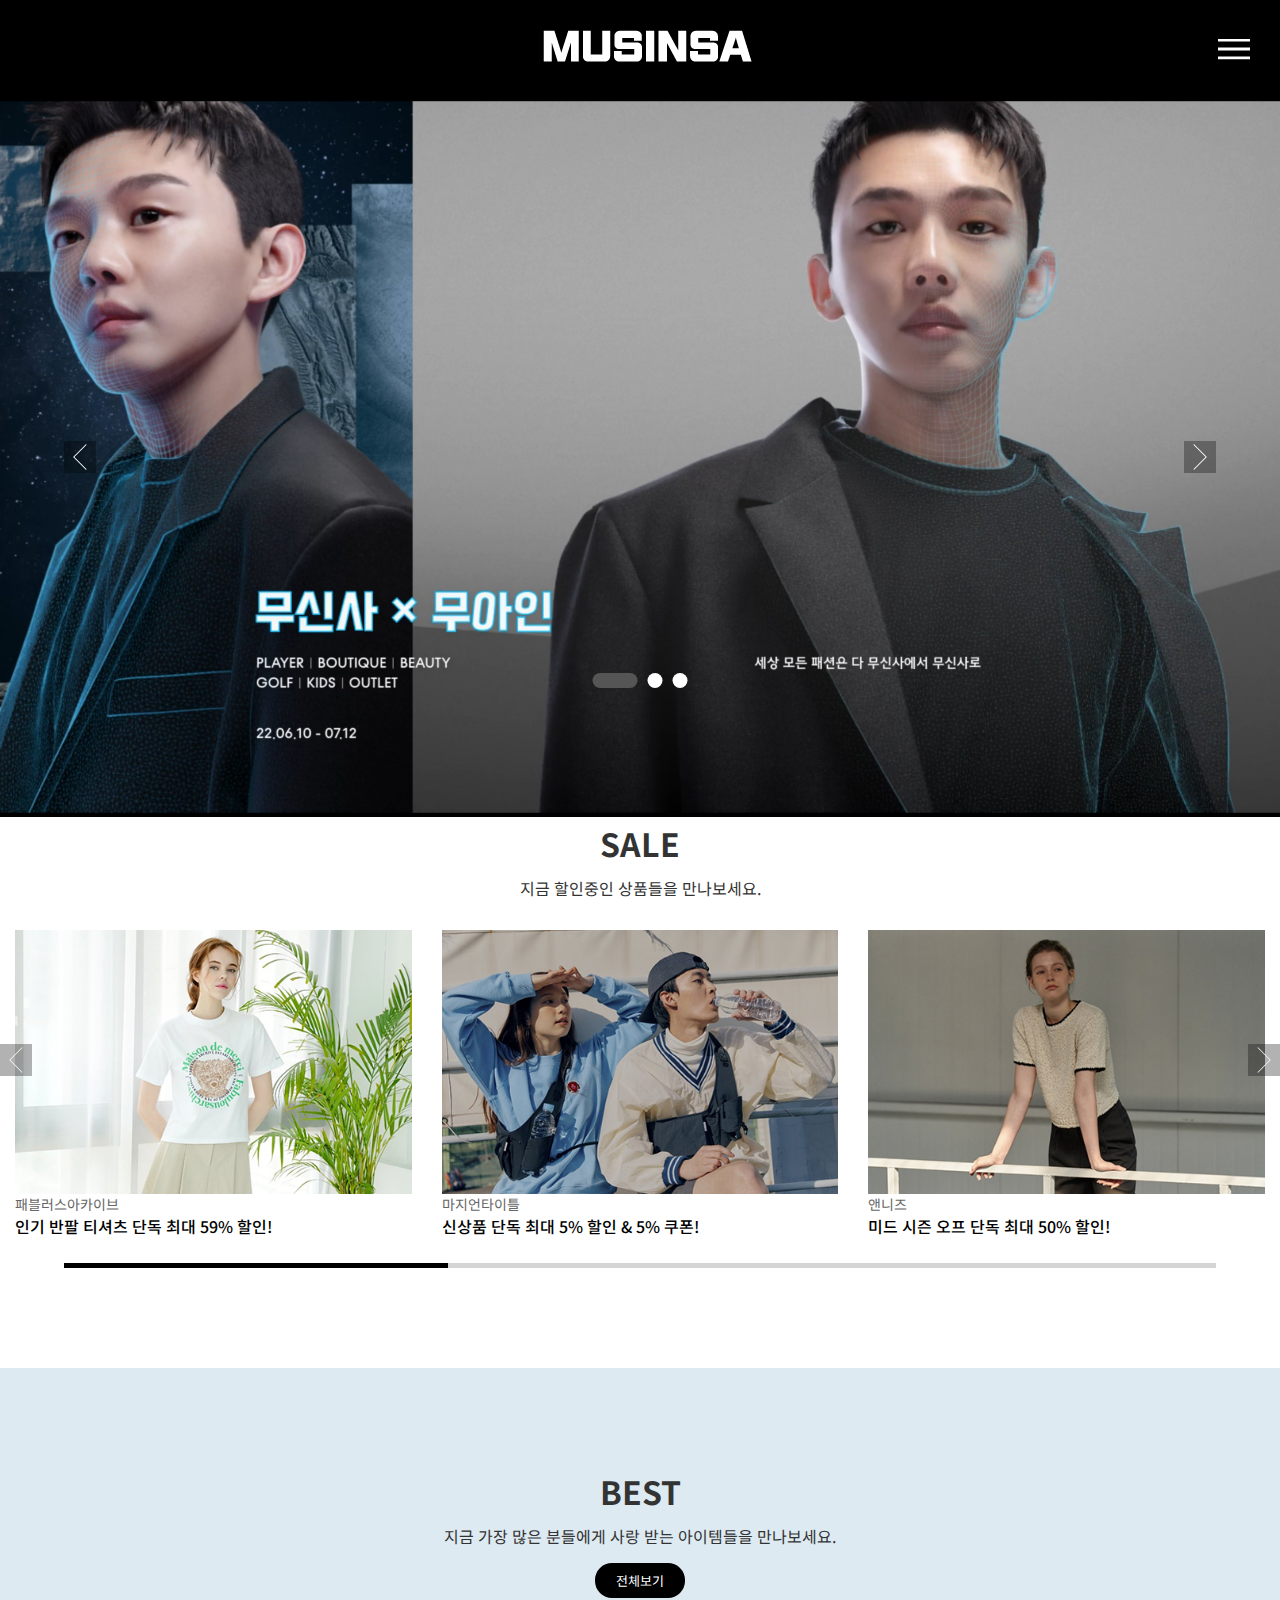
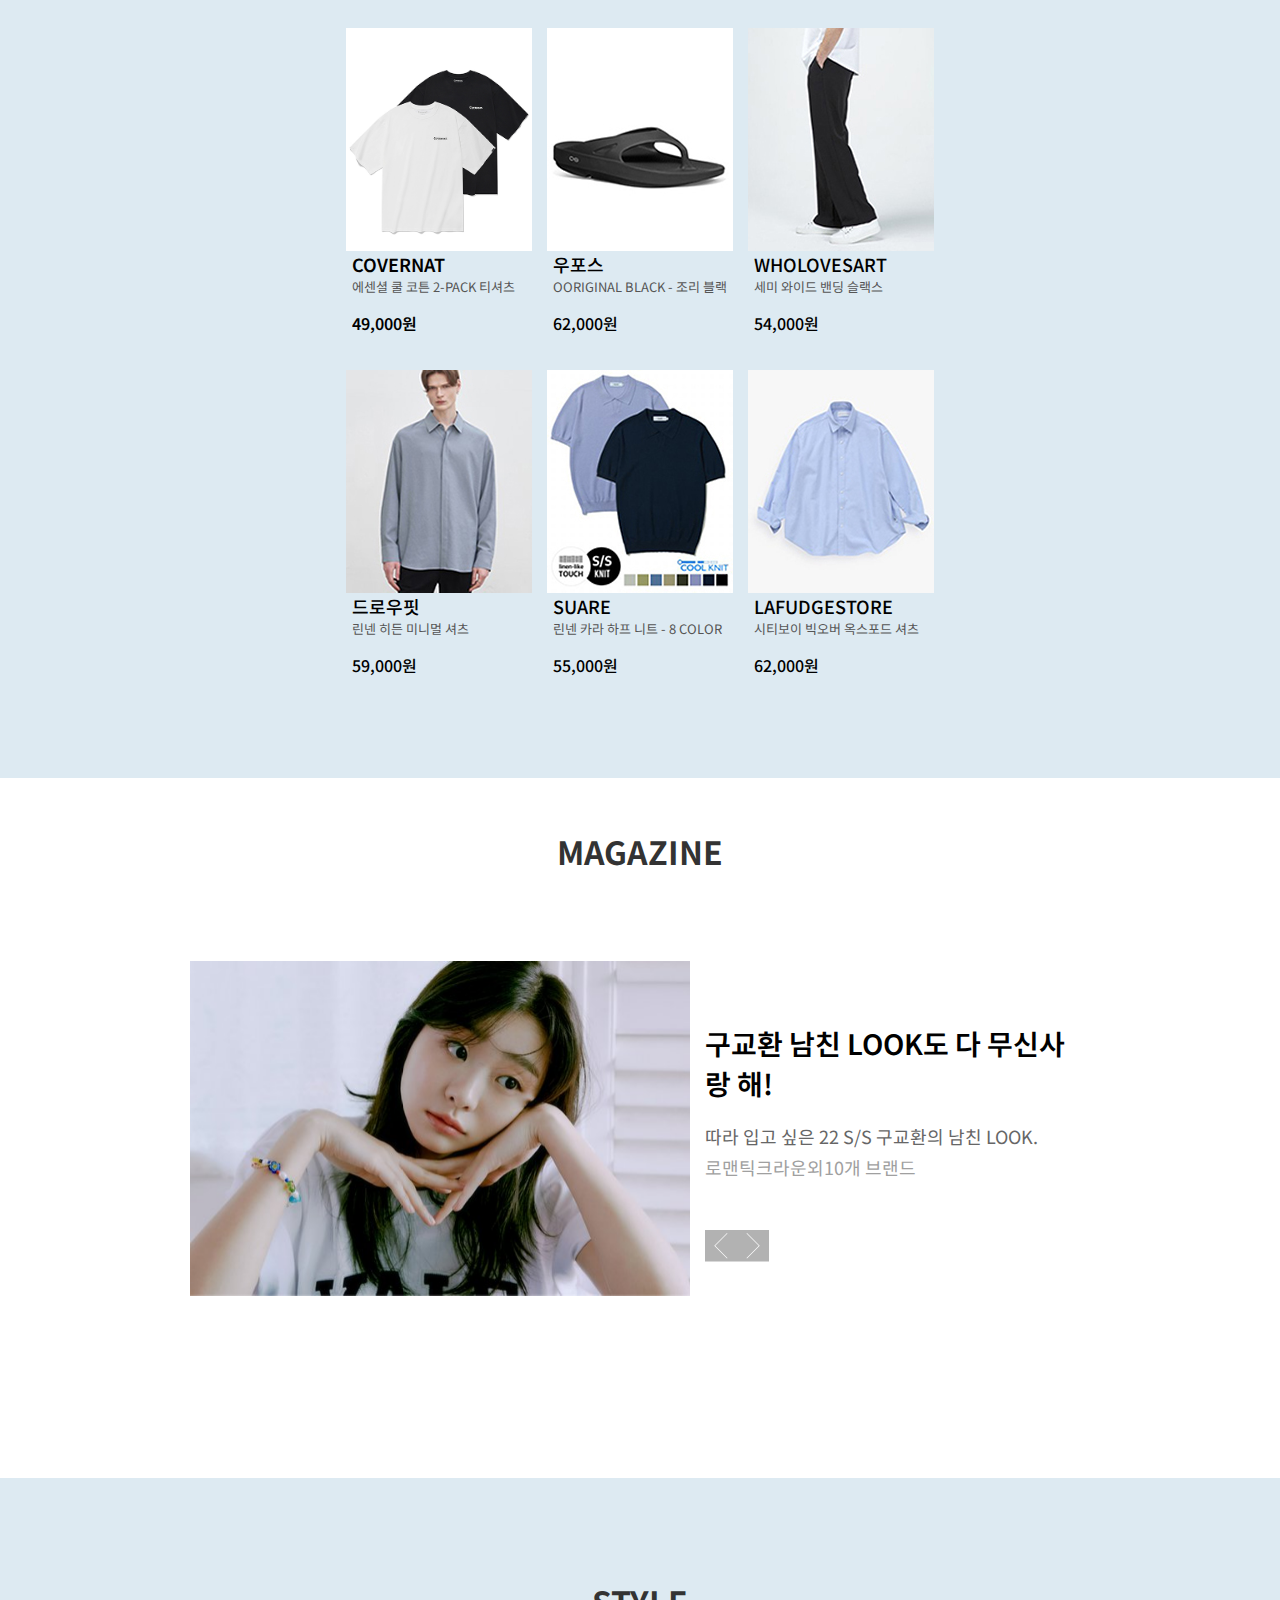
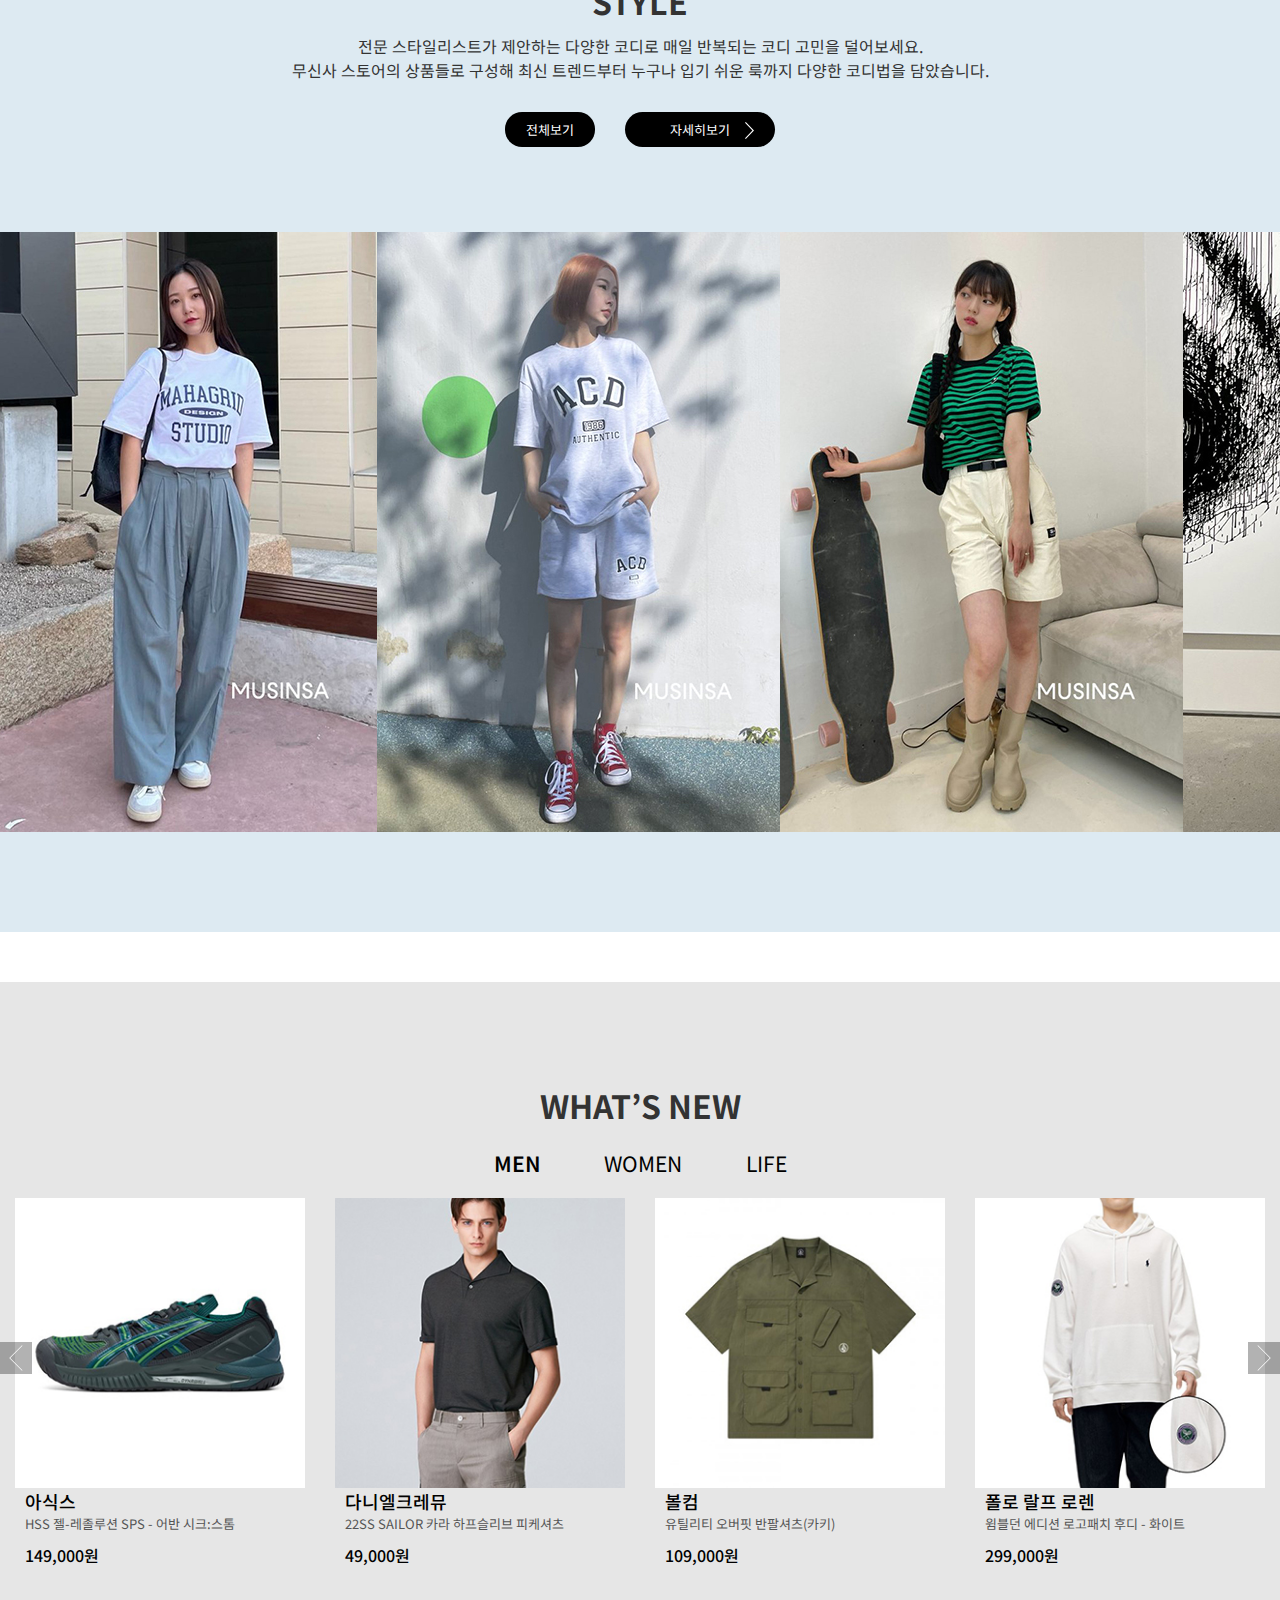
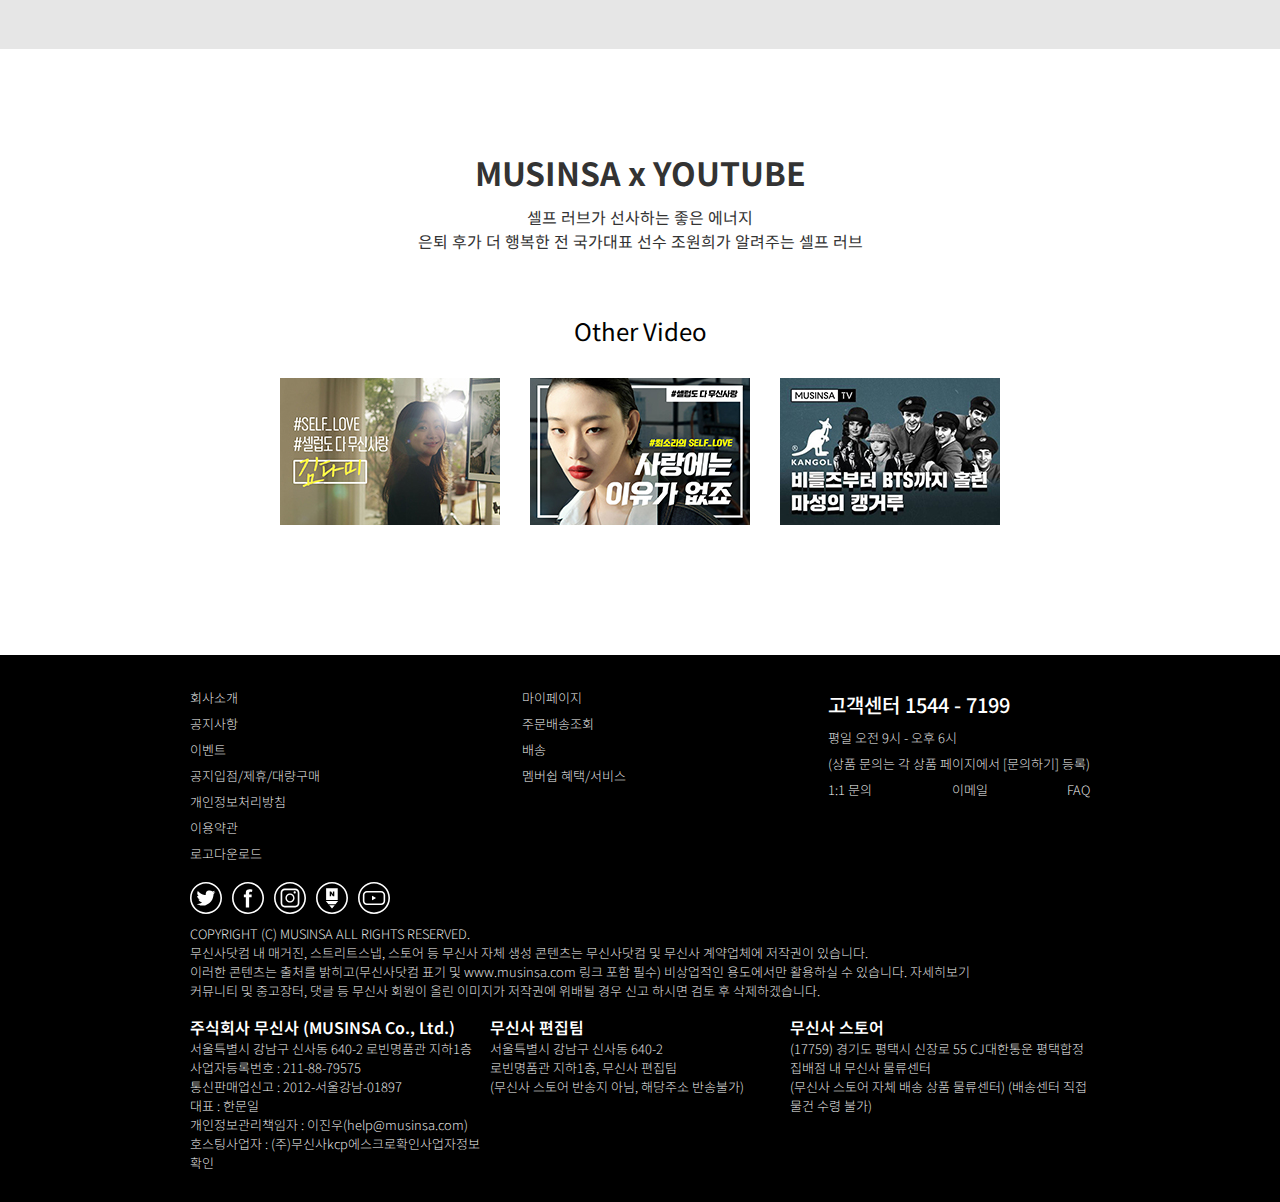
==== index.html @ 78aa46dd "Add files via upload" ====
<!DOCTYPE html>
<html lang="en">
<head>
	<meta charset="UTF-8">
	<meta http-equiv="X-UA-Compatible" content="IE=edge">
	<meta name="viewport" content="width=device-width, initial-scale=1.0">
	<title>무신사</title>
	<link rel="sortcut icon" href="images/favi.png">
	<link href="https://fonts.googleapis.com/css2?family=Noto+Sans+KR:wght@100;300;400;500;700;900&display=swap" rel="stylesheet">
	<link rel="stylesheet" href="css/common.css">
	<link rel="stylesheet" href="css/style.css">
    <link rel="stylesheet" href="css/responsive.css">
    <script src="js/jquery-3.6.0.min.js"></script>
    <script src="js/script.js"></script>
</head>
<body>
	<div class="bodyBg"></div>
	<!-- header -->
    <div class="hdr"></div>

	<!-- #mainBanner -->
	<div id="mainBanner">
		<ul class="banner">
			<li><a href="#void"><img src="images/001_mainvideo/001.jpg" alt="banner1"></a></li>
			<li><a href="#void"><img src="images/001_mainvideo/002.jpg" alt="banner2"></a></li>
			<li><a href="#void"><video src="images/001_mainvideo/mainvideo.mp4" muted autoplay loop class="mainBanner"></video></a></li>
		</ul>
		<ul class="pager">
			<li class="active"><a href="#void"><span></span></a></li>
			<li><a href="#void"><span></span></a></li>
			<li><a href="#void"><span></span></a></li>
		</ul>
		<div class="arrowWrap">
			<div class="leftArrow"><a href="#void"><img src="icon/leftArrow.png" alt="leftBtn"></a></div>
			<div class="rightArrow"><a href="#void"><img src="icon/rightArrow.png" alt="rightBtn"></a></div>
		</div>
	</div>
	<!-- #container -->
	<div id="container">
		<div class="saleWrap">
			<div class="innerBox">
                <div class="titleBox">
                    <h2 class="title">SALE</h2>
                    <p>지금 할인중인 상품들을 만나보세요.</p>
                </div>
				<div class="saleBox">
					<ul>
						<li class="imgGroup1">
							<a href="preparing_page.html">
								<div class="imgBox">
									<img src="images/002_sale_Banner/sale_Banner1.jpg" alt="sale1">
									<div class="gBox"></div>
								</div>
								<div class="textBox">
									<span>패블러스아카이브</span>
									<p>인기 반팔 티셔츠 단독 최대 59% 할인!</p>
								</div>
							</a>
						</li>
						<li class="imgGroup1">
							<a href="preparing_page.html">
								<div class="imgBox">
									<img src="images/002_sale_Banner/sale_Banner2.jpg" alt="sale2">                                
									<div class="gBox"></div>
								</div>
								<div class="textBox">
									<span>마지언타이틀</span>
									<p>신상품 단독 최대 5% 할인 & 5% 쿠폰!</p>
								</div>
							</a>
						</li>
						<li class="imgGroup1">
							<a href="preparing_page.html">
								<div class="imgBox">
									<img src="images/002_sale_Banner/sale_Banner3.jpg" alt="sale3"> 
									<div class="gBox"></div>                               
								</div>
								<div class="textBox">
									<span>앤니즈</span>
									<p>미드 시즌 오프 단독 최대 50% 할인!</p>
								</div>
							</a>
						</li>
						<li class="imgGroup2">
							<a href="preparing_page.html">
								<div class="imgBox">
									<img src="images/002_sale_Banner/sale_Banner4.jpg" alt="sale4">      
									<div class="gBox"></div>                          
								</div>
								<div class="textBox">
									<span>사운즈라이프</span>
									<p>신상품 발매 | 단독 최대 10% 할인</p>
								</div>
							</a>
						</li>
						<li class="imgGroup2">
							<a href="preparing_page.html">
								<div class="imgBox">
									<img src="images/002_sale_Banner/sale_Banner5.jpg" alt="sale5">  
									<div class="gBox"></div>                              
								</div>
								<div class="textBox">
									<span>문선</span>
									<p>신상품 발매 | 단독 최대 40% 할인</p>
								</div>
							</a>
						</li>
						<li class="imgGroup2">
							<a href="preparing_page.html">
								<div class="imgBox">
									<img src="images/002_sale_Banner/sale_Banner6.jpg" alt="sale6">  
									<div class="gBox"></div>                              
								</div>
								<div class="textBox">
									<span>마리끌레르</span>
									<p>신상품 발매 | 최대 80% 할인</p>
								</div>
							</a>
						</li>
						<li class="imgGroup3">
							<a href="preparing_page.html">
								<div class="imgBox">
									<img src="images/002_sale_Banner/sale_Banner7.jpg" alt="sale7">
									<div class="gBox"></div>                                
								</div>
								<div class="textBox">
									<span>마리끌레르</span>
									<p>신상품 발매 | 최대 80% 할인</p>
								</div>
							</a>
						</li>
						<li class="imgGroup3">
							<a href="preparing_page.html">
								<div class="imgBox">
									<img src="images/002_sale_Banner/sale_Banner8.jpg" alt="sale8">     
									<div class="gBox"></div>                          
								</div>
								<div class="textBox">
									<span>러프넥</span>
									<p>신상품 선발매 | 최대 20% 할인</p>
								</div>
							</a>
						</li>
						<li class="imgGroup3">
							<a href="preparing_page.html">
								<div class="imgBox">
									<img src="images/002_sale_Banner/sale_Banner9.jpg" alt="sale9">
									<div class="gBox"></div>
								</div>
								<div class="textBox">
									<span>더니트컴퍼니</span>
									<p>신상품 발매 | 단독 최대 50% 할인</p>
								</div>
							</a>
						</li>
					</ul>
				</div>
                <div class="slideBtn"><a href="#void"></a></div>
				<div class="ctlArrow">
					<div class="leftArrow"><a href="#void"><img src="icon/icon_left_arrow.svg" alt="left"></a></div>
					<div class="rightArrow"><a href="#void"><img src="icon/icon_right_arrow.svg" alt="right"></a></div>
				</div>
			</div>
		</div>
		<div class="bestWrap">
			<div class="innerBox">
				<div class="titleBox">
					<h2 class="title">BEST</h2>
					<p>지금 가장 많은 분들에게 사랑 받는 아이템들을 만나보세요.</p>
					<div class="allBtn"><a href="preparing_page.html">전체보기</a></div>
				</div>
				<div class="bestItemBox">
					<ul class="bestItem">
						<li>
							<a href="sub_item_page.html">
								<img src="images/003_bestitem/item_01_1.jpg" alt="item1">
								<div class="itemTextBox">
									<p>COVERNAT </p>
									<p>에센셜 쿨 코튼 2-PACK 티셔츠</p>
									<p>49,000원</p>
								</div>
							</a>
						</li>
						<li>
							<a href="sub_item_page.html">
								<img src="images/003_bestitem/item_02.jpg" alt="item2">
								<div class="itemTextBox">
									<p>우포스</p>
									<p>OORIGINAL BLACK - 조리 블랙</p>
									<p>62,000원</p>
								</div>
							</a>
						</li>
						<li>
							<a href="sub_item_page.html">
								<img src="images/003_bestitem/item_03.jpg" alt="item3">
								<div class="itemTextBox">
									<p>WHOLOVESART </p>
									<p>세미 와이드 밴딩 슬랙스</p>
									<p>54,000원</p>
								</div>
							</a>
						</li>
						<li>
							<a href="sub_item_page.html">
								<img src="images/003_bestitem/item_04.jpg" alt="item4">
								<div class="itemTextBox">
									<p>드로우핏</p>
									<p>린넨 히든 미니멀 셔츠 </p>
									<p>59,000원</p>
								</div>
							</a>
						</li>
						<li>
							<a href="sub_item_page.html">
								<img src="images/003_bestitem/item_05.jpg" alt="item5">
								<div class="itemTextBox">
									<p>SUARE</p>
									<p>린넨 카라 하프 니트 - 8 COLOR</p>
									<p>55,000원</p>
								</div>
							</a>
						</li>
						<li>
							<a href="sub_item_page.html">
								<img src="images/003_bestitem/item_06.jpg" alt="item6">
								<div class="itemTextBox">
									<p>LAFUDGESTORE</p>
									<p>시티보이 빅오버 옥스포드 셔츠</p>
									<p>62,000원</p>
								</div>
							</a>
						</li>
						<li>
							<a href="sub_item_page.html">
								<img src="images/003_bestitem/item_07.jpg" alt="item7">
								<div class="itemTextBox">
									<p>TOFFEE </p>
									<p>시밀러 린넨 데님 와이드 팬츠</p>
									<p>49,000원</p>
								</div>
							</a>
						</li>
					</ul>
				</div>
			</div>
		</div>
		<div class="magazineWrap">
			<h2 class="title">MAGAZINE</h2>
            <div class="magazineLeft">
                <ul>
                    <li>
                        <img src="images/004_magazine/magazine_banner_1.jpg" alt="magazineimg">
                    </li>
                    <li>
                        <img src="images/004_magazine/magazine_banner_2.jpg" alt="magazineimg">
                    </li>
                    <li>
                        <img src="images/004_magazine/magazine_banner_3.jpg" alt="magazineimg">
                    </li>
                </ul>
            </div>
            <div class="magazineCenter">
                <ul>
                    <li>
                        <a href="#void">
                            <img src="images/004_magazine/magazine_banner_1.jpg" alt="magazineimg">
                            <video src="images/004_magazine/magazine_banner_1_video.mp4" muted autoplay loop></video>
                        </a>
                    </li>
                    <li>
                        <a href="#void">
                            <img src="images/004_magazine/magazine_banner_2.jpg" alt="magazineimg">
                            <video src="images/004_magazine/magazine_banner_2_video.mp4" muted autoplay loop></video>
                        </a>
                    </li>
                    <li>
                        <a href="#void">
                            <img src="images/004_magazine/magazine_banner_3.jpg" alt="magazineimg">
                            <video src="images/004_magazine/magazine_banner_3_video.mp4" muted autoplay loop></video>
                        </a>
                    </li>
                </ul>

            </div>
            <div class="magazineRight">
                <ul class="">
                    <li class="passive">
                        <img src="images/004_magazine/magazine_banner_1.jpg" alt="magazineimg">
                    </li>
                    <li class="active">
                        <img src="images/004_magazine/magazine_banner_2.jpg" alt="magazineimg">
                    </li>
                    <li class="passive">
                        <img src="images/004_magazine/magazine_banner_3.jpg" alt="magazineimg">
                    </li>
                </ul>
            </div>
            <div class="textBox">
                <ul>
                    <li>
                        <a href="preparing_page.html">
                            <p>무신사 첫사랑을 찾습니다</p>
                            <p>배우 김다미의 사랑스러운 봄 스타일링</p>
                            <p>골스튜디오 외 11개 브랜드</p>
                        </a>
                    </li>
                    <li>
                        <a href="preparing_page.html">
                            <p>구교환 남친 LOOK도 다 무신사랑 해!</p>
                            <p>따라 입고 싶은 22 S/S 구교환의 남친 LOOK.</p>
                            <p>로맨틱크라운외10개 브랜드</p>
                        </a>
                    </li>
                    <li>
                        <a href="preparing_page.html">
                            <p>YOU ARE IN MUSINSA</p>
                            <p>유아인이 선보이는 무신사의 22 S/S 룩 8가지.</p>
                        </a>
                    </li>
                </ul>
                <div class="ctlArrow">
                    <div class="leftArrow"><a href="#void"><img src="icon/icon_left_arrow.svg" alt="left"></a></div>
                    <div class="rightArrow"><a href="#void"><img src="icon/icon_right_arrow.svg" alt="right"></a></div>
                </div>	
            </div>

		</div>
		<div class="styleWrap">
			<div class="titleBox">
				<h2 class="title">STYLE</h2>
				<div class="textBox">
					<p>전문 스타일리스트가 제안하는 다양한 코디로 매일 반복되는 코디 고민을 덜어보세요.</p>
					<p>무신사 스토어의 상품들로 구성해 최신 트렌드부터 누구나 입기 쉬운 룩까지 다양한 코디법을 담았습니다.</p>
				</div>
			</div>
			<div class="styleBtn">
				<div class="allBtn">
					<a href="preparing_page.html">전체보기</a>
				</div>
				<div class="detailBtn">
					<a href="preparing_page.html">자세히보기<img src="icon/icon_small_arrow.svg" alt="detailview"></a>
					<ul class="detailView">
						<li><a href="preparing_page.html">브랜드 스냅</a></li>
						<li><a href="preparing_page.html">코디숍</a></li>
						<li><a href="preparing_page.html">코디맵</a></li>
						<li><a href="preparing_page.html">브랜드 룩북</a></li>
					</ul>
				</div>
			</div>
			<ul class="styleImg">
				<li><img src="images/005_style_Banner/style_Banner1.jpg" alt="styleimage"></li>
				<li><img src="images/005_style_Banner/style_Banner2.jpg" alt="styleimage"></li>
				<li><img src="images/005_style_Banner/style_Banner3.jpg" alt="styleimage"></li>
				<li><img src="images/005_style_Banner/style_Banner4.jpg" alt="styleimage"></li>
				<li><img src="images/005_style_Banner/style_Banner5.jpg" alt="styleimage"></li>
				<li><img src="images/005_style_Banner/style_Banner6.jpg" alt="styleimage"></li>
				<li><img src="images/005_style_Banner/style_Banner7.jpg" alt="styleimage"></li>
				<li><img src="images/005_style_Banner/style_Banner8.jpg" alt="styleimage"></li>
				<li><img src="images/005_style_Banner/style_Banner9.jpg" alt="styleimage"></li>
				<li><img src="images/005_style_Banner/style_Banner10.jpg" alt="styleimage"></li>
				<li><img src="images/005_style_Banner/style_Banner11.jpg" alt="styleimage"></li>
			</ul>
		</div>
		<div class="newItemWrap">
			<div class="innerBox">
				<h2 class="title">WHAT’S NEW</h2>
				<ul class="newMenu">
					<li class="active"><a href="#void">MEN</a></li>
					<li><a href="#void">WOMEN</a></li>
					<li><a href="#void">LIFE</a></li>
				</ul>
				<div class="newItemMenu">
					<div class="newMenItem itemList">
						<ul class="newItem">
							<li>
								<a href="#void">
									<img src="images/006_whatsnew/men/new01.jpg" alt="신상품">
									<div class="textBox">
										<p>아식스</p>
										<p>HSS 젤-레졸루션 SPS - 어반 시크:스톰</p>
										<p>149,000원</p>
									</div>
								</a>
							</li>
							<li>
								<a href="#void">
									<img src="images/006_whatsnew/men/new02.jpg" alt="신상품">
									<div class="textBox">
										<p>다니엘크레뮤</p>
										<p>22SS SAILOR 카라 하프슬리브 피케셔츠</p>
										<p>49,000원</p>
									</div>
								</a>
							</li>
							<li>
								<a href="#void">
									<img src="images/006_whatsnew/men/new03.jpg" alt="신상품">
									<div class="textBox">
										<p>볼컴</p>
										<p>유틸리티 오버핏 반팔셔츠(카키)</p>
										<p>109,000원</p>
									</div>
								</a>
							</li>
							<li>
								<a href="#void">
									<img src="images/006_whatsnew/men/new04.jpg" alt="신상품">
									<div class="textBox">
										<p>폴로 랄프 로렌</p>
										<p>윔블던 에디션 로고패치 후디 - 화이트</p>
										<p>299,000원</p>
									</div>
								</a>
							</li>
							<li>
								<a href="#void">
									<img src="images/006_whatsnew/men/new05.jpg" alt="신상품">
									<div class="textBox">
										<p>말본 골프</p>
										<p>Tape 포인트 버킷 햇 WHITE</p>
										<p>119,000원</p>
									</div>
								</a>
							</li>
							<li>
								<a href="#void">
									<img src="images/006_whatsnew/men/new06.jpg" alt="신상품">
									<div class="textBox">
										<p>오리지널 펭귄</p>
										<p>남성 레인보우 컬러블럭 카라 반팔티(MN211RTS49)</p>
										<p>108,000원</p>
									</div>
								</a>
							</li>
							<li>
								<a href="#void">
									<img src="images/006_whatsnew/men/new07.jpg" alt="신상품">
									<div class="textBox">
										<p>에버라스트</p>
										<p>남녀공용 슬림핏 래시가드 세트 수영복 SLIM-FIT RASHGUARD SET [블랙]</p>
										<p>51,900원</p>
									</div>
								</a>
							</li>
							<li>
								<a href="#void">
									<img src="images/006_whatsnew/men/new08.jpg" alt="신상품">
									<div class="textBox">
										<p>내셔널지오그래픽</p>
										<p>N202MRG460 남성 허리 배색 디자인물 래쉬가드 CARBON BLACK</p>
										<p>79,000원</p>
									</div>
								</a>
							</li>
						</ul>
					</div>
					<div class="newWomenItem itemList">
						<ul class="newItem">
							<li>
								<a href="#void">
									<img src="images/006_whatsnew/women/new01.jpg" alt="신상품">
									<div class="textBox">
										<p>포트메인</p>
										<p>CROSBY PLEATS DRESS - OFF WHITE</p>
										<p>338,000원</p>
									</div>
								</a>
							</li>
							<li>
								<a href="#void">
									<img src="images/006_whatsnew/women/new02.jpg" alt="신상품">
									<div class="textBox">
										<p>마르디 메크르디</p>
										<p>TSHIRT FLOWERMARDI_IVORY NAVY</p>
										<p>42,000원 37,800원</p>
									</div>
								</a>
							</li>
							<li>
								<a href="#void">
									<img src="images/006_whatsnew/women/new03.jpg" alt="신상품">
									<div class="textBox">
										<p>예일</p>
										<p>2 TONE ARCH TEE WHITE</p>
										<p>39,000원 31,200원</p>
									</div>
								</a>
							</li>
							<li>
								<a href="#void">
									<img src="images/006_whatsnew/women/new04.jpg" alt="신상품">
									<div class="textBox">
										<p>무신사 스탠다드</p>
										<p>우먼즈 오버사이즈 블레이저 [블랙]</p>
										<p>71,900원</p>
									</div>
								</a>
							</li>
							<li>
								<a href="#void">
									<img src="images/006_whatsnew/women/new05.jpg" alt="신상품">
									<div class="textBox">
										<p>그란데라인</p>
										<p>프렌치 테리 숏 팬츠 블랙</p>
										<p>29,000원</p>
									</div>
								</a>
							</li>
							<li>
								<a href="#void">
									<img src="images/006_whatsnew/women/new06.jpg" alt="신상품">
									<div class="textBox">
										<p>아디다스</p>
										<p>바이커 숏 레깅스 - 블랙 / FM2574</p>
										<p>49,000원</p>
									</div>
								</a>
							</li>
							<li>
								<a href="#void">
									<img src="images/006_whatsnew/women/new07.jpg" alt="신상품">
									<div class="textBox">
										<p>안다르</p>
										<p>비 프리 브리드 글램 브라탑_오프화이트</p>
										<p>29,000원</p>
									</div>
								</a>
							</li>
							<li>
								<a href="#void">
									<img src="images/006_whatsnew/women/new08.jpg" alt="신상품">
									<div class="textBox">
										<p>캘빈클라인 골프</p>
										<p>W CLASSIC CALVIN KLEIN PLEATED SKORT (CK BLACK)</p>
										<p>279,000원</p>
									</div>
								</a>
							</li>
						</ul>
					</div>
					<div class="newLifeItem itemList">
						<ul class="newItem">
							<li>
								<a href="#void">
									<img src="images/006_whatsnew/life/new01.jpg" alt="신상품">
									<div class="textBox">
										<p>돌체앤가바나</p>
										<p>[향수] 라이트블루 우먼 EDT 50ml</p>
										<p>97,000원</p>
									</div>
								</a>
							</li>
							<li>
								<a href="#void">
									<img src="images/006_whatsnew/life/new02.jpg" alt="신상품">
									<div class="textBox">
										<p>보다나</p>
										<p>글램웨이브 봉고데기 프리볼트 아이보리무드</p>
										<p>100,000원</p>
									</div>
								</a>
							</li>
							<li>
								<a href="#void">
									<img src="images/006_whatsnew/life/new03.jpg" alt="신상품">
									<div class="textBox">
										<p>소니</p>
										<p>WH-1000XM4 노이즈캔슬링 블루투스 헤드폰</p>
										<p>459,000원</p>
									</div>
								</a>
							</li>
							<li>
								<a href="#void">
									<img src="images/006_whatsnew/life/new04.jpg" alt="신상품">
									<div class="textBox">
										<p>삼성전자</p>
										<p>정품 15W 초고속 무선 충전 듀오 패드 EP-P5400</p>
										<p>76,000원</p>
									</div>
								</a>
							</li>
							<li>
								<a href="#void">
									<img src="images/006_whatsnew/life/new05.jpg" alt="신상품">
									<div class="textBox">
										<p>무신사 스탠다드</p>
										<p>[논슬립 패드 5SET 증정]무신사 스탠다드 상의용 옷걸이 10팩 [블랙]</p>
										<p>11,900원</p>
									</div>
								</a>
							</li>
							<li>
								<a href="#void">
									<img src="images/006_whatsnew/life/new06.jpg" alt="신상품">
									<div class="textBox">
										<p>송월타올</p>
										<p>항균 프리미엄무지40 170g 세면타올 10매</p>
										<p>59,000원</p>
									</div>
								</a>
							</li>
							<li>
								<a href="#void">
									<img src="images/006_whatsnew/life/new07.jpg" alt="신상품">
									<div class="textBox">
										<p>퓨처랩</p>
										<p>Future Lab Custom Package</p>
										<p>20,000원</p>
									</div>
								</a>
							</li>
							<li>
								<a href="#void">
									<img src="images/006_whatsnew/life/new08.jpg" alt="신상품">
									<div class="textBox">
										<p>엘엠씨</p>
										<p>LMC X SUPER73 SG1 chrome [사은품 증정]</p>
										<p>4,980,000원</p>
									</div>
								</a>
							</li>
						</ul>
					</div>
					<div class="ctlArrow">
						<div class="leftArrow"><a href="#void"><img src="icon/icon_left_arrow.svg" alt="left"></a></div>
						<div class="rightArrow"><a href="#void"><img src="icon/icon_right_arrow.svg" alt="right"></a></div>
					</div>
				</div>	
			</div>
		</div>
		<div class="youtubeWrap">
			<div class="innerBox">
				<div class="titleBox">
					<h2 class="title">MUSINSA x YOUTUBE</h2>
					<!-- <div class="textBox"> -->
						<p>셀프 러브가 선사하는 좋은 에너지</p>
						<p>은퇴 후가 더 행복한 전 국가대표 선수 조원희가 알려주는 셀프 러브</p>
					<!-- </div> -->
				</div>
                <div class="youtube">
                    <!-- <iframe width="640" height="360" src="https://www.youtube.com/embed/puxFxDLrBaQ" title="YouTube video player"  allow="accelerometer; autoplay; clipboard-write; encrypted-media; gyroscope; picture-in-picture" allowfullscreen></iframe> -->
                </div>
                <div class="otherVideo">
					<a href="preparing_page.html">Other Video</a>
					<ul class="otherImg">
						<li><a href="preparing_page.html"><img src="images/007_youtube/OtherVideo_1.jpg" alt="youtube"></a></li>
						<li><a href="preparing_page.html"><img src="images/007_youtube/OtherVideo_2.jpg" alt="youtube"></a></li>
						<li><a href="preparing_page.html"><img src="images/007_youtube/OtherVideo_3.jpg" alt="youtube"></a></li>
					</ul>
				</div>
			</div>
		</div>
	</div>
	<!-- footer -->
    <div class="ftr"></div>

</body>
</html>
---- css/common.css ----
/* 여백제거 */
*{
	margin: 0;
	padding: 0;
}
/* list */
li{
	list-style: none;
}
/* a */
a{
	text-decoration: none;
	color: #666;
}
/* img */
img,
video,
iframe{
	vertical-align: top;
}
/* 기울기 */
address,i,em{
	font-style: normal;
}
/* cursor */
button,label{
	cursor: pointer;
}
/* blind */
.blind{
	position: absolute;
	top: -99999px;
}
/* body */
body{
	font-family: 'Noto Sans KR', sans-serif;
	font-size: 13px;
	color: #333;
}
/* clearFix::after */
.clearFix::after{
	content: "";
	display: block;
	clear: both;
}
/* skip */
.skip>a{
	position: absolute;
	width: 100%;
	height: 50px;
	line-height: 50px;
	text-align: center;
	background: #333;
	color: white;
	font-size: 20px;
	top: -99999px;
}
.skip>a:focus{
	top: 0;
}	
/* 테이블 보더 사이의 틈을 합친다. */
table, th, td{
    border-collapse: collapse;
}
---- css/style.css ----
.innerBox{
	max-width: 1680px;
	margin: 0 auto;
	/* background-color: rgba(0,255,0,0.2); */
}
.ctlArrow>div img{
    width: 32px;
}
iframe{
	border: 0;
}
/* header ******************************/
header{
    position: fixed;
    width: 100%;
    height: 97px;
	background: black;
    z-index: 100;
}
header>.innerBox{
    display: flex;
    justify-content: space-between;
    align-items: center;
    position: relative;
}
.logo{
    width: 20%;
    padding: 30px 0 30px 15px;
    box-sizing: border-box;
}
/* #nav */
body{position: relative;}
.bodyBg{
    width: 100%;
    height: 100%;
    position: absolute;
    top:0;
    left: 0;
    background: rgba(0,0,0,0.5);
    z-index: 99;
    display: none;
}
nav{
    /* background-color: aqua; */
}
.closeBtn{
    display: block;
    position: absolute;
    top: 150px;
    right:-100%;
    z-index: 15;
}
.closeBtn>a{
}
.closeBtn>a>img{
    width: 32px;
    height: 32px;
}
#nav{
    display: flex;
    color: white;
    font-size: 18px;
    font-weight: 400;
    margin-top: 20px;

    /* background-color: antiquewhite; */
}
#nav>li>a{
    display: block;
    color: white;
    padding: 10px 15px;
    position: relative;

    /* background-color: antiquewhite; */
}
#nav>li>a::after{
    content: "";
    display: block;
    position: absolute;
    width: 0;
    height: 2px;
    background: white;
    left: 50%;
    transform: translateX(-50%);
    transition: 0.7s;
}
#nav>li:hover>a::after{
    width: 100%;
}
#nav>.saleMenu{
    margin-left: 50px;
}
#nav>.saleMenu>a{
    color: #448148;
}
#nav .subTitle{
    display: flex;
    justify-content: center;
    position: absolute;
    width: 100%;
    /* height: 420px; */
    height: 0;
    top:82px;
    left: 50%;
    transform: translateX(-50%);
    /* padding-top: 40px; */
    overflow: hidden;
    /* visibility: hidden; */
    opacity: 0;
    transition: 0.5s;
    z-index: 100;
    
    /* background-color: rgba(0,0,0,1); */
}
#nav>li:hover .subTitle{
    height: 388px;
    opacity: 1;
    /* background-color: aqua; */
}
#nav .subTitle>li{
    padding-top: 30px;
    width: 150px;
    /* background-color: aqua; */
}
#nav .subTitle a{
    /* display: block;
    width: 150px;
    height: 30px; */
    line-height: 30px;
    color: white;
    font-size: 15px;
    font-weight: 300;
    transition: 0.3s;

    /* background-color: aqua; */
}
#nav .subTitle .leftMenu>li>a{
    color: #448148;
    /* font-size: 16px; */
    font-weight: 500;
}
#nav .subTitle span{
    font-size: 16px;
    font-weight: 400;
}

#nav .subMenu>li>a:hover{
    background: white;
    color: black;
}
#nav>.newReleases:hover>.subnew{
    visibility: visible;
}
#nav>.men:hover>.subMen{
    visibility: visible;
}
#nav>.women:hover>.subWomen{
    visibility: visible;
}
#nav>.kids:hover>.subKids{
    visibility: visible;
}
/* .rightGnb */
.rightGnb{
   width: 20%;
   /* padding-right: 15px; */
}
.rightGnb>ul{
    display: flex;
}
.rightGnb>.gnb{
    position: absolute;
    top: 10px;
    right: 0;
}
.rightGnb>.gnb>li{
    padding-left: 15px;
}
.rightGnb>.gnb>li>a{
    display: block;
    font-size: 12px;
    font-weight: 100;
    color: white;
}
.rightGnb>.gnb>li:nth-child(3)>a{
    font-weight: 500;
}
.rightGnb>.gnbIcon{
    justify-content: flex-end;
    align-items: center;
    margin-top: 20px;
}
.rightGnb>.gnbIcon>li{
    padding-left: 20px;
}

.rightGnb>.gnbIcon>li img{
    height: 20px;
}
/* .rightGnb>.gnbIcon>li:nth-child(2) img{
    height: 20px;
} */
/* .hamBtn */
.hamBtn{
    display: none;
    width: 32px;
}
/* #mainBanner ****************/
#mainBanner{
    overflow: hidden;
    top: 97px;
    /* padding-top: 97px; */
    position: relative;
}
#mainBanner>.banner{
    display: flex;
    width: 300%;
}
#mainBanner>.banner>li{
}
#mainBanner>.banner>li img{
    width: 100%;
}
#mainBanner>.banner video{
    width: 100%;
}
#mainBanner>.pager{
    display: flex;
    align-items: center;
    position: absolute;
    left: 50%;
    top: 80%;
    transform: translateX(-50%);
    z-index: 10;
}
#mainBanner>.pager>li{
    margin: 0 5px;
}
#mainBanner>.pager>li>a{
    display: block;
    width: 15px;
    height: 15px;
    background: white;
    border-radius: 15px;
    transition: 0.5s;
}
#mainBanner>.pager>.active>a{
    width: 45px;
    background: #555;
}
#mainBanner>.arrowWrap>div{
    position: absolute;
    top: 50%;
    transform: translateY(-50%);
}
#mainBanner>.arrowWrap>.leftArrow{
    left: 5%;
}
#mainBanner>.arrowWrap>.rightArrow{
    right: 5%;
}
/* #container *****************/
#container .title{
    text-align: center;
    font-size: 32px;
    margin-bottom: 10px;
}
#container .titleBox{
    display: flex;
    flex-direction: column;
    justify-content: center;
    align-items: center;
    /* position: relative; */
    text-align: center;
    margin-bottom: 30px;
}
#container .titleBox>p{
    font-size: 16px;
}
#container>div{
    padding: 100px 0;
}
/* .saleWrap */
.saleWrap{}
.saleWrap>.innerBox{
    position: relative;
    padding-bottom: 30px;
    overflow: hidden;
    /* background-color: aquamarine; */
}
.saleWrap .saleBox>ul{
    display: flex;
    position: relative;
    width: 300%;
    /* margin-left: -200%; */
    left: 0;
}
.saleWrap .saleBox>ul>li{
    padding: 0 30px;
    /* max-width: 500px; */
    width: 100%;
    /* background-color: aqua; */
}
.saleWrap .saleBox>ul>li>a{

}
.saleWrap .saleBox>ul>li>a>.imgBox{
    position: relative;
    overflow: hidden;
}
.saleWrap .saleBox>ul>li>a>.imgBox>img{
    width: 100%;
    transition: 0.5s;
}
.saleBox>ul .textBox>span{
    display: inline-block;
    font-size: 16px;
}
.saleBox>ul .textBox>p{
    font-size: 22px;
    font-weight: 500;
    color: black;
}
.saleBox>ul .imgBox:hover img{
    transform: scale(1.2);
}
.saleBox>ul .imgBox>.gBox{
    width: 100%;
    height: 0px;

    background: -moz-linear-gradient(top,  rgba(0,0,0,0) 0%, rgba(0,0,0,0.35) 100%); 
	background: -webkit-linear-gradient(top,  rgba(0,0,0,0) 0%,rgba(0,0,0,0.35) 100%);
	background: linear-gradient(to bottom,  rgba(0,0,0,0) 0%,rgba(0,0,0,0.35) 100%); 
	filter: progid:DXImageTransform.Microsoft.gradient( startColorstr='#00000000', endColorstr='#59000000',GradientType=0 ); 

    position: absolute;
    bottom: 0;
    transition: 0.5s;
    
}
.saleBox>ul .imgBox:hover .gBox{
    height: 70%;
}
.saleWrap .ctlArrow>div{
    position: absolute;
    top: 50%;
    z-index: 10;
}
.saleWrap .ctlArrow>.leftArrow{
    left: 0%;
}
.saleWrap .ctlArrow>.rightArrow{
    right: 0%;
}

.slideBtn{
    position: absolute;
    left: 50%;
    bottom: 0;
    transform: translateX(-50%);
    width: 90%;
    height: 5px;
    background: #d5d5d5;
}
.slideBtn>a{
    display: block;
    position: absolute;
    top:0;
    left:0%;
    width: calc(100% / 3);
    height: 5px;
    background: black;

}

/* .bestWrap */
.bestWrap{
    background: rgb(221,234,242);
    height: 90vh;
}
.bestWrap>.innerBox{
    /* height: 900px; */
    position: relative;
}
.allBtn{
    margin-top: 15px;
    width: 90px;
}
.allBtn>a{
    display: inline-block;
    width: 90px;
    height: 35px;
    border-radius: 17px;
    line-height: 35px;
    color:white;
    background: black;
    transition: 0.5s;
}
.allBtn:hover>a{
    transform: scale(1.2);
}
.bestWrap .bestItemBox{
    position: absolute;
    left: 50%;
    transform: translateX(-50%);
}
.bestWrap .bestItem{
    display: grid;
    /* grid-template-columns: 500px 200px 200px 200px; */
    grid-template-columns:1fr 1fr 1fr 1fr;
    gap: 35px 15px;

    /* background-color: aqua; */
}
.bestWrap .bestItem>li>a{
    display: block;
    transition: 0.5s;
}
.bestWrap .bestItem>li:hover>a{
    background: rgba(0,0,0,0.3);
}
.bestWrap .bestItem>li:first-child{
    grid-row: 1/3;
    padding-right: 50px;
}

.bestWrap .bestItem>li:first-child .itemTextBox{
    width: 100%;
    background: rgba(0,0,0,0.2);
    box-sizing: border-box;
}

.bestWrap .itemTextBox{
    width: 186px;
    padding: 0px 6px;
    box-sizing: border-box;
    /* background-color: antiquewhite;  */
}
.bestWrap .itemTextBox>p{
    white-space: nowrap;
    overflow: hidden;
    text-overflow: ellipsis;
}
.bestWrap .bestItem>li:first-child .itemTextBox>p:first-child{
    font-size: 24px;
}
.bestWrap .bestItem>li:first-child .itemTextBox>p:nth-child(2){
    font-size: 16px;
}
.bestWrap .bestItem>li:first-child .itemTextBox>p:last-child{
    margin-left: 350px;
    margin-top: 0;
    font-size: 22px;
}
.bestWrap .itemTextBox>p:first-child{
    font-size: 18px;
    font-weight: 500;
}
.bestWrap .itemTextBox>p:nth-child(2){
    font-size: 13px;
    color: #555;
}
.bestWrap .itemTextBox>p:last-child{
    margin-top: 15px;
    font-size: 16px;
    font-weight: 500;
}
.bestWrap .itemTextBox p{
    color: black;
}
/* .magazineWrap */
#container>.magazineWrap{
    position: relative;
    width: 100%;
    height: 600px;
    /* background-color: aqua; */
    padding: 50px 0;
}
.magazineWrap>div{
    position: absolute;
    max-width: 400px;
    width: 100%;
    height: calc(400px * 0.6666666);
    top: 50%;
    transform: translateY(-50%);
}
.magazineWrap>div>ul{
    position: relative;
}
.magazineLeft{
    left: 0;
    opacity: 0.5;
    z-index: 5;
}
.magazineWrap>.magazineCenter{
    left: calc(50% - 450px);
    max-width: 500px;
    width: 100%;
    height: calc(500px * 0.6666666);
    z-index: 10
    /* background-color: blue; */
}
.magazineRight{
    left: calc(100% - 400px);
    opacity: 0.5;
    z-index: 1;
}
.magazineWrap>div>ul>li{
    position: absolute;
    top: 0;
    left: 0;
    opacity: 0;
    /* visibility: hidden; */
    z-index: 0;
}
.magazineWrap>.magazineLeft>ul>li:first-child{
    opacity: 1;
    /* visibility: visible; */
}
.magazineCenter>ul>li:nth-child(2){
    opacity: 1;
    /* visibility: visible; */
    /* z-index: 10; */
}
.magazineWrap>.magazineRight>ul>li:last-child{
    opacity: 1;
    /* visibility: visible; */
}
.magazineWrap>.magazineCenter>ul>li{
    display: flex;
    justify-content: space-evenly;
}
.magazineWrap>.magazineCenter>ul>li:nth-child(2){
    z-index: 10;
}
.magazineWrap>.magazineCenter>ul>li>a{
    position: relative;
    display: block;
    max-width: 500px;
    width: 100%;
}
.magazineWrap>.magazineCenter>ul>li>a>img{
    width: 100%;
    opacity: 1;
    transition: 0.5s;
}
.magazineWrap>div>ul>li>img{
    width: 100%;
}
.magazineWrap>.magazineCenter>ul>li>a>video{
    position: absolute;
    width: 100%;
    left: 0;
    top: 50%;
    transform: translateY(-50%);
    opacity: 0;
    transition: 0.5s;
}
.magazineWrap>.magazineCenter>ul>li>a:hover>img{
    opacity: 0;
}
.magazineWrap>.magazineCenter>ul>li>a:hover>video{
    opacity: 1;
}
.magazineWrap>.textBox{
    left: calc(50% + 50px);
    /* background-color: aqua; */
    z-index: 30;
}
#container .magazineWrap>.textBox>ul{
    height: 100%;
    /* background-color: #448148; */
}
#container .magazineWrap>.textBox>ul>li{
    top: 40%;
    transform: translateY(-50%);
    visibility: visible;
    opacity: 0;
    /* background-color: antiquewhite; */
}
#container .magazineWrap>.textBox>ul>li:nth-child(2){
    opacity: 1;
    /* background-color: #448148; */
}
/* .magazineWrap>.textBox>ul>li:first-child{
    visibility: visible;
} */
.magazineWrap>.textBox p{
    font-size: 18px;
    padding-left: 15px;
}
.magazineWrap>.textBox p:first-child{
    font-size: 28px;
    font-weight: 600;
    padding-bottom: 20px;
    color: black;
}
.magazineWrap>.textBox p:last-child{
    padding-top: 5px;
    color: #a0a0a0;
}
#container .textBox>.ctlArrow{
    display: flex;
    position: absolute;
    left: 15px;
    bottom: 0;
    /* transform: translateX(-50%); */
    /* z-index: 30; */
}
/* .styleWrap */
.styleWrap{
    position: relative;
    overflow: hidden;
    background: rgb(221,234,242);
    margin-bottom: 50px;
}
.styleWrap>.titleBox>.textBox{
    font-size: 16px;
    word-break: keep-all;
}
.styleWrap>.styleBtn{
    display: flex;
    position: absolute;
    left: 50%;
    transform: translateX(-50%);
    /* background-color: antiquewhite; */
    z-index: 10;
}
.styleBtn>div{
    margin: 0 15px;
}
.styleBtn>.detailBtn{
    position: relative;
}
.styleBtn>.allBtn{
    text-align: center;
    margin-top: 0;
}
.styleBtn>.detailBtn img{
    position: absolute;
    height: 17px;
    left:80%;
    top: 10px;
    /* transform: translateY(-50%); */
    transition: 0.5s;
}
.styleBtn>.detailBtn:hover img{
    top: 80%;
    transform: rotate(90deg);
}
.styleBtn>.detailBtn>a{
    display: block;
    width: 150px;
    height: 35px;
    line-height: 35px;
    text-align: center;
    border-radius: 20px;
    background-color: black;
    color: white;
    transition: 0.5s;
}
.styleBtn>.detailBtn:hover>a{
    height: 140px;
}
.detailView{
    position: absolute;
    width: 100%;
    height: 0;
    top: 35px;
    overflow: hidden;
    text-align: center;
    transition: 0.5s;
}
.styleBtn>.detailBtn:hover>.detailView{
    height: 100px;
}
.detailView a{
    display: block;
    padding: 3px 0;
    color: white;
}
.styleImg{
    display: flex;
    /* position: relative; */
    margin-top: 150px;
    /* margin-left: -403px; */
}

/* .newItemWrap */
.newItemWrap{
    background: rgb(230,230,230);
}
.newItemWrap>.innerBox{
    position: relative;
    max-width: 1320px;
    width: 100%;
    height: 36.45vw;
    min-height: 350px;
    /* overflow: hidden; */
    /* background-color: aqua; */
}
.newItemWrap .newMenu{
    display: flex;
    justify-content: space-evenly;
    max-width: 400px;
    margin: 20px auto;

    /* background-color: aqua; */
}
.newItemWrap .newMenu>li{
    /* padding: 0 50px; */
}
.newItemWrap .newMenu>li>a{
    display: block;
    position: relative;
    font-size: 21px;
    padding: 0 10px;
    color: black;
    box-sizing: border-box;
    
    /* background-color: aqua; */
}
.newMenu>.active>a{
    font-weight: 600;
}
.newMenu>li>a::after{
    content: "";
    display: block;
    position: absolute;
    width: 0;
    height: 2px;
    left: 50%; 
    transform: translateX(-50%);
    background: black;
    transition: 0.5s;
}
.newMenu>li>a:hover::after{
    width: 100%;
}
.newItemMenu{
    position: absolute;
    width: 100%;
    height: 80%;
    min-height: 400px;
    /* background-color: #448148; */
}

.newItemMenu>.itemList{
    position: absolute;
    /* max-width: 1320px; */
    width: 100%;
    height: 400px;
    left: 50%;
    top: 50%;
    transform: translate(-50%, -50%);
    overflow: hidden;
    visibility: hidden;
    opacity: 0;

    /* background-color: antiquewhite; */
    
}
.newItemMenu>.itemList:nth-of-type(1){
    visibility: visible;
    opacity: 1;
}
.newItemMenu>.itemList>.newItem{
    display: flex;
    position: relative;
    width: 200%;
    /* margin-left: -100%; */
}
.newItemMenu>.itemList>.newItem>li{
    padding:0 15px;
    width: 100%;
}
.newItemMenu>.itemList>.newItem>li img{
    width: 100%;
}
.newItem .textBox{
    color: black;
    transition: 0.5s;
    padding-left: 10px;
    box-sizing: border-box;
}
.newItemMenu .textBox>p:first-child{
    font-size: 18px;
    font-weight: 500;
}
.newItemMenu .textBox>p:nth-child(2){
    font-size: 13px;
    color: #555;
    /* font-weight: 400; */
}
.newItemMenu .textBox>p:last-child{
    font-size: 16px;
    font-weight: 500;
    padding-top: 10px;
}
.newItem>li:hover .textBox{
    background: rgba(0,0,0,0.3);
}
.newItemMenu>.ctlArrow>div{
    position: absolute;
    top: 40%;
    transform: translateY(-50%);
}
.newItemMenu>.ctlArrow>.leftArrow{
    left: 0;
}
.newItemMenu>.ctlArrow>.rightArrow{
    right: 0;
}
/* .youtubeWrap */
.youtubeWrap{
    text-align: center;
}
.youtubeWrap .otherVideo{
    padding-top: 30px;
}
.youtubeWrap .otherVideo>a{
    font-size: 24px;
    color: black;
}
.youtubeWrap .otherVideo>.otherImg{
    display: flex;
    justify-content: center;
}
.youtubeWrap .otherVideo>.otherImg>li{
    padding: 30px 15px;
}
.otherVideo>.otherImg>li img{
    transition: 0.5s;
}
.otherVideo>.otherImg>li:hover img{
    box-shadow: 10px 10px 5px 0px rgba(0,0,0,0.5);
}
/* footer ***********************/
footer{
    background: black;
    color: white;
    font-weight: 200;
    padding: 30px 0;
}
footer>.innerBox{
    max-width: 900px;
}
footer a{
    color: white;
}
/* .footTop */
footer .footTop{
    display: flex;
    justify-content: space-between;
    line-height: 2;
    padding-bottom: 15px;
}
footer .footTop .serviceMenu{
    display: flex;
    justify-content: space-between;
}
footer .footTop>.service>p:first-child{
    font-size: 20px;
    font-weight: 500;
}
/* .footMid */
footer .footMid{
    padding-bottom: 15px;
}
footer .footMid>.footSns{
    display: flex;
    padding-bottom: 10px;
}
footer .footMid>.footSns>li{
    margin-right: 10px;
}
.footSns img{
    width: 32px;
}
/* .footBottom */
footer .footBottom>address{
    display: flex;
    justify-content: space-between;
}
footer .footBottom>address>div{
    width: 300px;
}
footer .footBottom>address p{
    font-size: 16px;
    font-weight: 600;
}
---- css/responsive.css ----
/* responsive */
@media screen and (max-width: 1750px){
    .magazineLeft,
    .magazineRight{
        display: none;
    }
}
@media screen and (max-width: 1280px){
    /* 1. 숨기기 */
    .rightGnb{
        /* display: flex;
        justify-content: center; */
        position: absolute;
        top: 20px;
        /* right: calc(45vw / 2); */
        right: -100%;
        transform: translateX(50%);
        width: 150px;
        height: 100px;
        /* background-color: rgb(255, 0, 242); */
        z-index: 15;
    }
    .rightGnb>ul{
        /* display: block; */
    }
    .rightGnb>.gnb{
        display: grid;
        grid-template-columns: 1fr 1fr;
        place-items: center;
        position: relative;
        right:initial;
        top: initial;
        /* left: 0; */
    }
    .rightGnb>.gnb>li{
        padding: 3px 0;;
    }
    .rightGnb>.gnbIcon{
        justify-content: space-evenly;
    }
    .rightGnb>.gnbIcon>li{
        padding: 0;
    }
    #nav{
        /* display: none; */
        position: fixed;
        display: flex;
        flex-direction: column;
        justify-content: center;
        right: -100%;
        top: 0;
        margin: 0;  
        height: 100vh;
        width: 45%;
        background-color: black;
        text-align: center;
        margin-top: 0;
        z-index: 10;
    }
    
    #nav>li>a{
        position: relative;
        /* background-color: #555; */
        width: 100%;
        left: 50%;
        padding: 10px 0;
        transform: translateX(-50%);
    }
    #nav>li>a::after{
        display: none;
    }
    #nav>li>ul{
        visibility: initial;
    }
    #nav .subTitle{
        display: flex;
        flex-direction: column;
        justify-content: center;
        position: static;
        transform: none;
        height: 0;
        opacity: 1;
        background-color: #555;
        transition: none;
    }
    #nav .subTitle>li>span{
        opacity: 0;
    }
    #nav>li:hover .subTitle{
        /* display: none; */
        height: 0;
    }

    #nav .subTitle>li{
        width: 100%;
        padding: 10px 0;
        /* background-color: antiquewhite; */
    }
    
    #nav .subMenu>li>a:hover{
        background: white;
        color: black;
    }
    #nav .subMenu{
        display: flex;
        flex-direction: column;
        justify-content: center;
        position: absolute;
        top: 0;
        right: -100%;
        width: 100%;
        height: 100%;
        z-index: 11;
        background-color: black;
    }
    #nav .subMenu>li{
        padding: 10px 0;
    }
    #nav .subMenu>li>a{
        font-size: 18px;
    }

    #nav>.saleMenu{
        margin: 0;
    }
    /* 2. 보이기 */
    header>.innerBox{
        display: block;
    }
    .logo{
        width: 100%;
        text-align: center;
    }
    .hamBtn{
        display: block;
        position: absolute;
        top:50%;
        right: 30px;
        transform: translateY(-50%);
    }
    .saleWrap .saleBox>ul>li{
        padding: 0 15px
    }
    .saleBox>ul .textBox>span{
        display: inline-block;
        font-size: 14px;
    }
    .saleBox>ul .textBox>p{
        font-size: 16px;
        font-weight: 500;
        word-break: keep-all;
        color: black;
    }
    /* .bestWrap */
    .bestWrap .bestItem>li:first-child{
        padding: 0;
    }
    .bestWrap .bestItem{
        grid-template-columns: repeat(3,1fr);
    }
    .bestWrap .bestItem>li:first-child{
        grid-row: 1/1;
        width: 186px;
    }
    .bestWrap .bestItem>li:first-child img{
        width: 100%;
    }
    .bestWrap .bestItem>li:first-child .itemTextBox{
        background: none;
    }
    .bestWrap .bestItem>li:first-child .itemTextBox>p:first-child{
        font-size: 18px;
        font-weight: 600;
    }
    .bestWrap .bestItem>li:first-child .itemTextBox>p:nth-child(2){
        font-size: 13px;
    }
    .bestWrap .bestItem>li:first-child .itemTextBox>p:last-child{
        margin-top: 15px;
        font-size: 16px;
        font-weight: 600;
        margin-left:0;
    }
    .bestWrap .bestItem>li:last-child{
        display: none;
    }

}

@media screen and (max-width: 1024px){

    #container>.magazineWrap{
        height: 700px;
    }
    .magazineWrap>.title{
        padding-bottom: 30px;
    }
    .magazineWrap>.magazineCenter{
        position: static;
        display: block;
        left: 0;
        top: 0;
        transform: initial;
        margin: 0 auto;
        padding: 0 20px;
        box-sizing: border-box;
    }
    .magazineWrap>.magazineCenter>ul>li{
        max-width: 500px;
    }
    .magazineWrap>.textBox{
        position: relative;
        display: block;
        left: 0;
        top: 0;
        transform: initial;
        max-width: 500px;
        margin: 0 auto;
        padding: 0 20px;
        box-sizing: border-box;
    }
    .magazineWrap>.textBox p{
        padding-left: 0;
    }
    #container .textBox>.ctlArrow{
        left: 20px;
        bottom: 30px;
    }
}
@media screen and (max-width: 930px){
    .saleWrap .saleBox>ul>li{
        padding: 0 15px;

    }
    /* .saleWrap .saleBox>ul{
        width: 900%
    }
    .slideBtn>a{
        width: calc(100% / 9)
    } */

    .newItemWrap>.innerBox{
        max-width: 330px;
        min-height: 500px;
    }
    .newItemMenu>.itemList>.newItem{
        width: 800%;
    }
    footer .innerBox{
        max-width: 600px;
    }
    footer .footTop{
        justify-content: space-between;
    }
    footer .footTop>.footMenu{
        display: none;
    }
    footer .footMid>.copyRight>p:last-child{
        display: none;
    }
    footer .footBottom>address>div:nth-child(2){
        display: none;
    }

    
}
@media screen and (max-width: 768px){
    .saleWrap .saleBox>ul{
        width: 1000%;
    }
    .saleWrap .saleBox>ul>li{
        width: calc(100% / 10);
    }
    .slideBtn>a{
        width: calc(100%/9);
    }
}
@media screen and (max-width: 767px){
    
    .youtubeWrap .otherVideo{
        display: none;
    }
    .youtubeWrap .youtube>iframe{
        width: 480px;
        height: 270px;
    }
    footer>.innerBox{
        max-width: 900px;
        padding: 15px;
        box-sizing: border-box;
    }
}

@media screen and (max-width: 675px){

    .bestWrap{
        height: 1200px;
    }
    .bestWrap .bestItem{
        grid-template-columns: repeat(2,1fr);
    }

    footer .footBottom>address>div:last-child{
        display: none;
    }
}
@media screen and (max-width: 600px){


}
@media screen and (max-width: 570px){
    .styleWrap>.titleBox>.textBox>p:last-child{
        display: none;
    }
}

@media screen and (max-width: 520px){
    .magazineWrap>.magazine>li .textBox>p{
        font-size: 16px;
    }
    .magazineWrap>.magazine .textBox>p:first-child{
        font-size: 16px;
    }
}
@media screen and (max-width: 500px){
    .youtubeWrap .youtube>iframe{
        width: 380px;
        height: 214px;
    }
}

@media screen and (max-width: 480px){

    #container .youtubeWrap .titleBox>p:last-child{
        display: none;
    }
    footer .footTop{
        display: block;
    }
    footer .footTop>.service{
        width: 260px;
        padding-top: 10px;
    }
    footer .footTop .serviceMenu{
        display: flex;
        justify-content: space-between;
    }
}
@media screen and (max-width: 420px){
    .hamBtn{
        right: 5px;
    }
    .bestWrap .bestItem{
        grid-template-columns: repeat(1,1fr);
    }
    .bestWrap .bestItem>li:nth-child(4),
    .bestWrap .bestItem>li:nth-child(5),
    .bestWrap .bestItem>li:nth-child(6){
        display: none;
    }
    .youtubeWrap .youtube>iframe{
        width: 340px;
        height: 191px;
    }
}
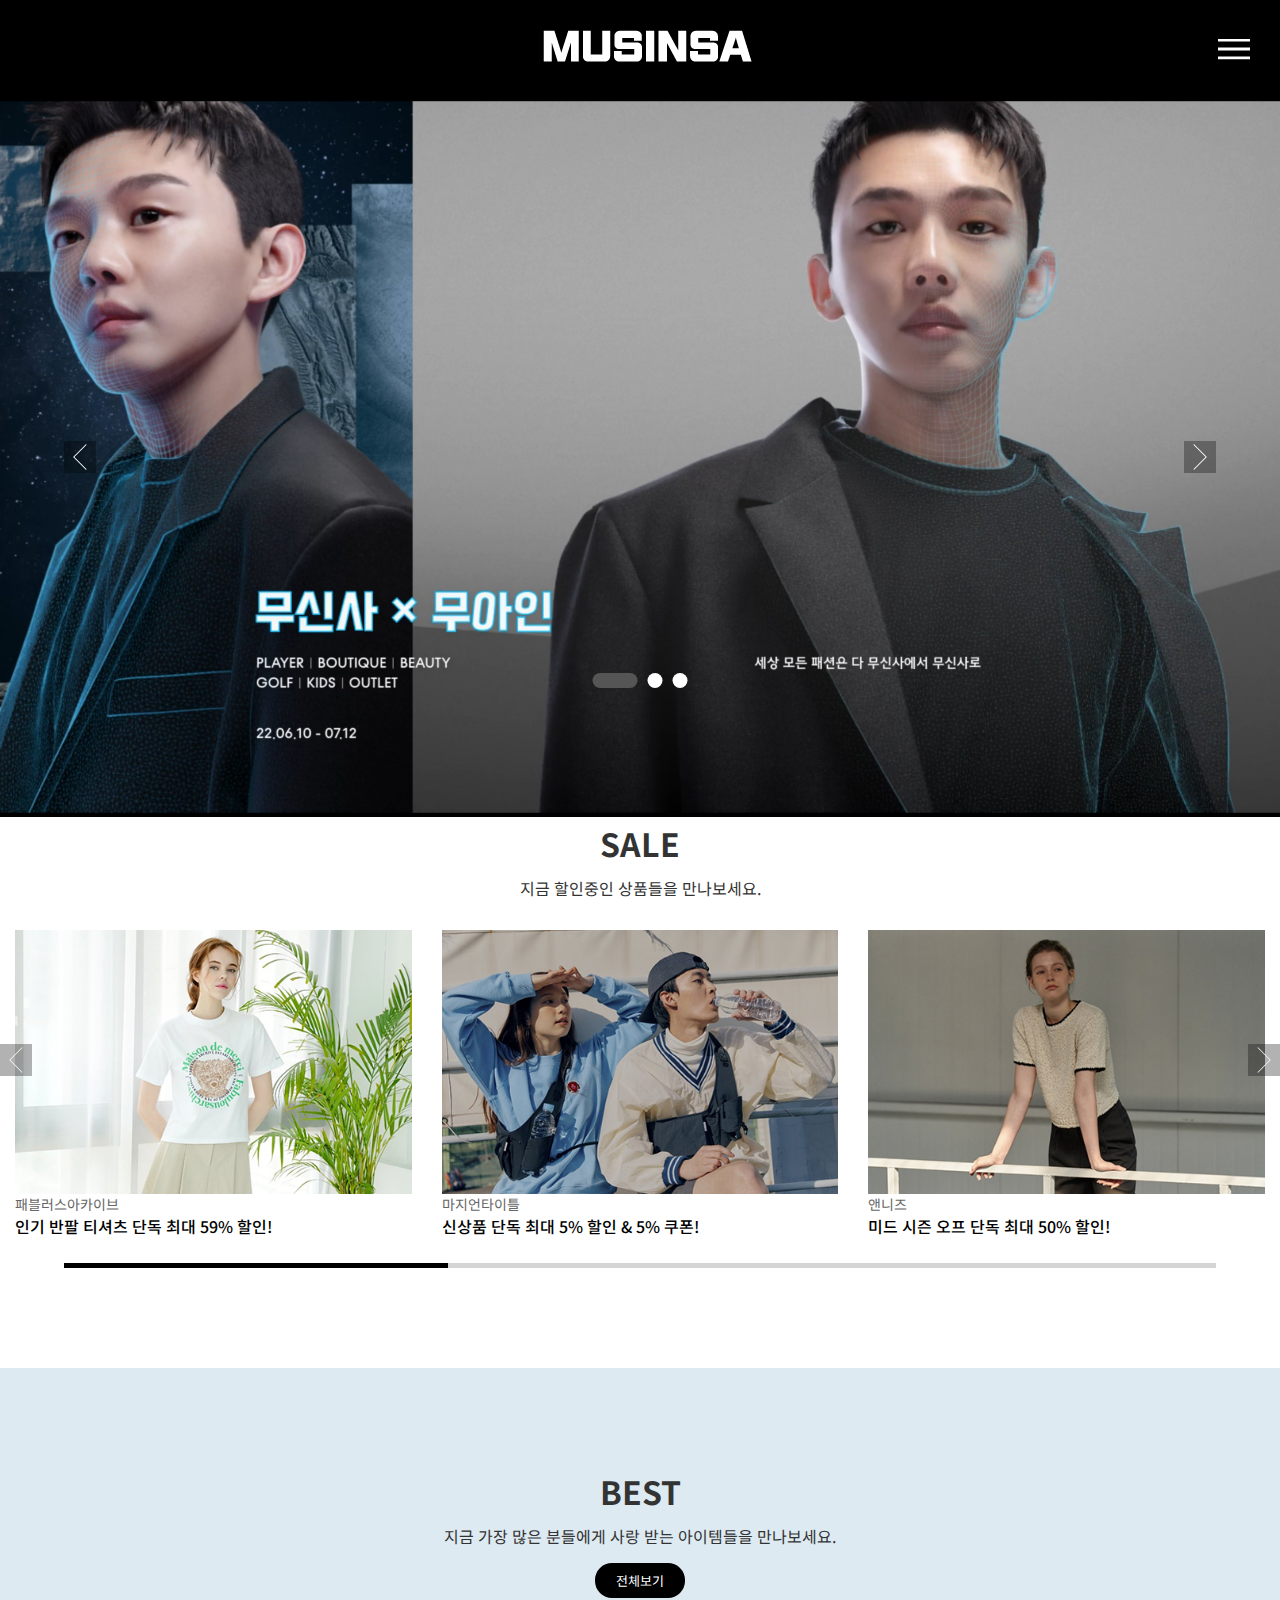
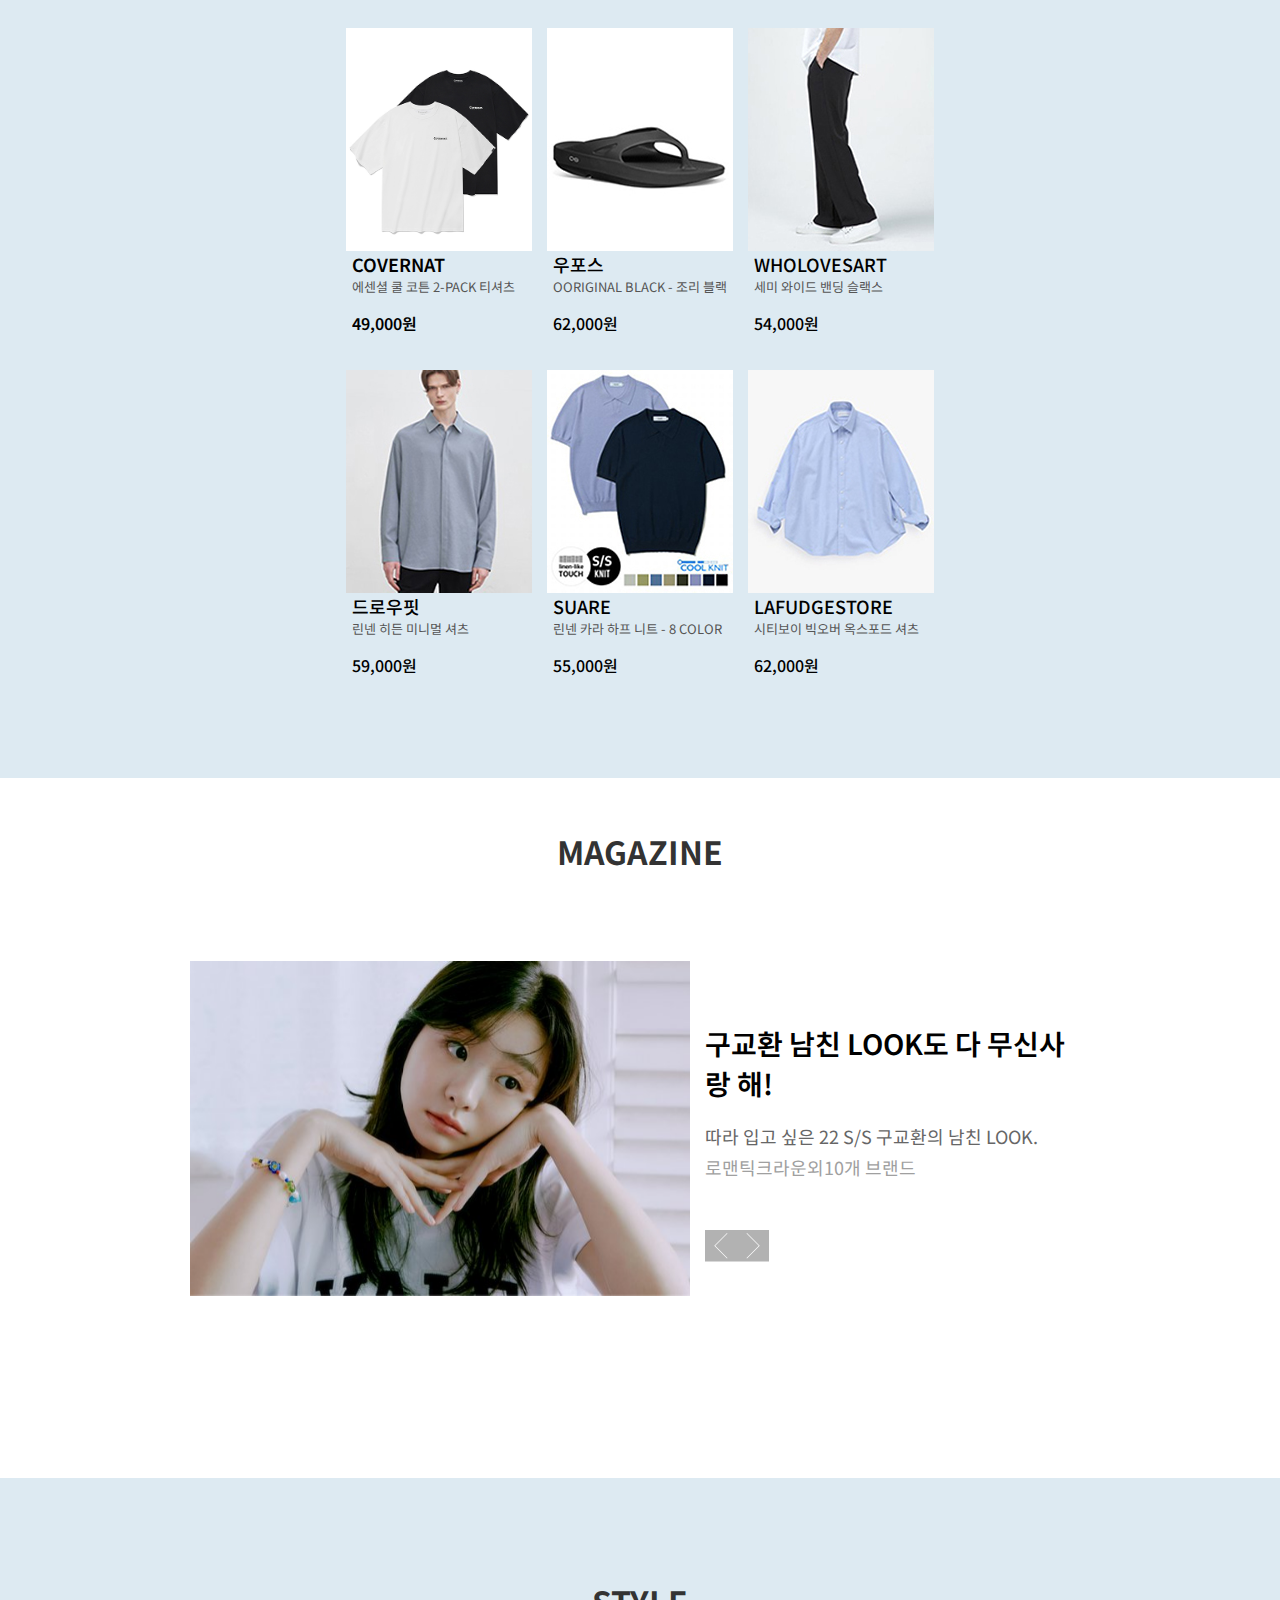
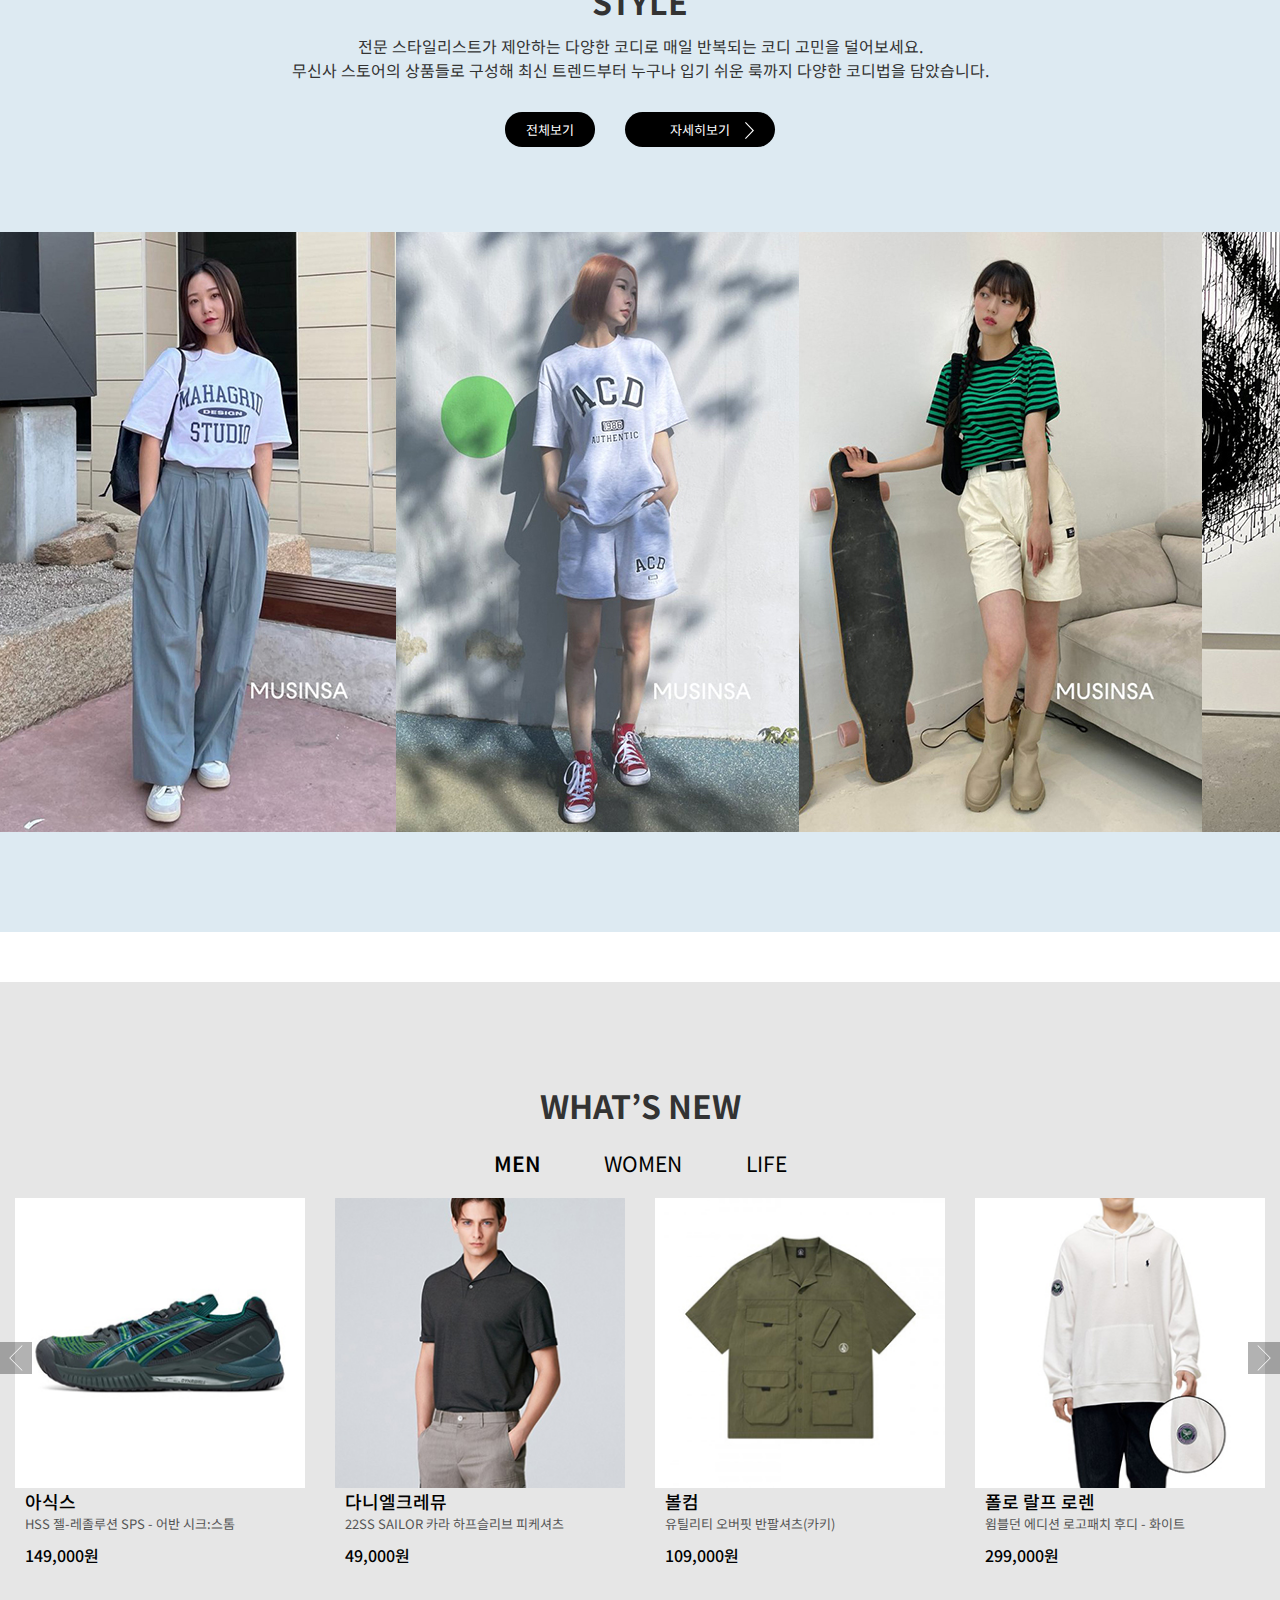
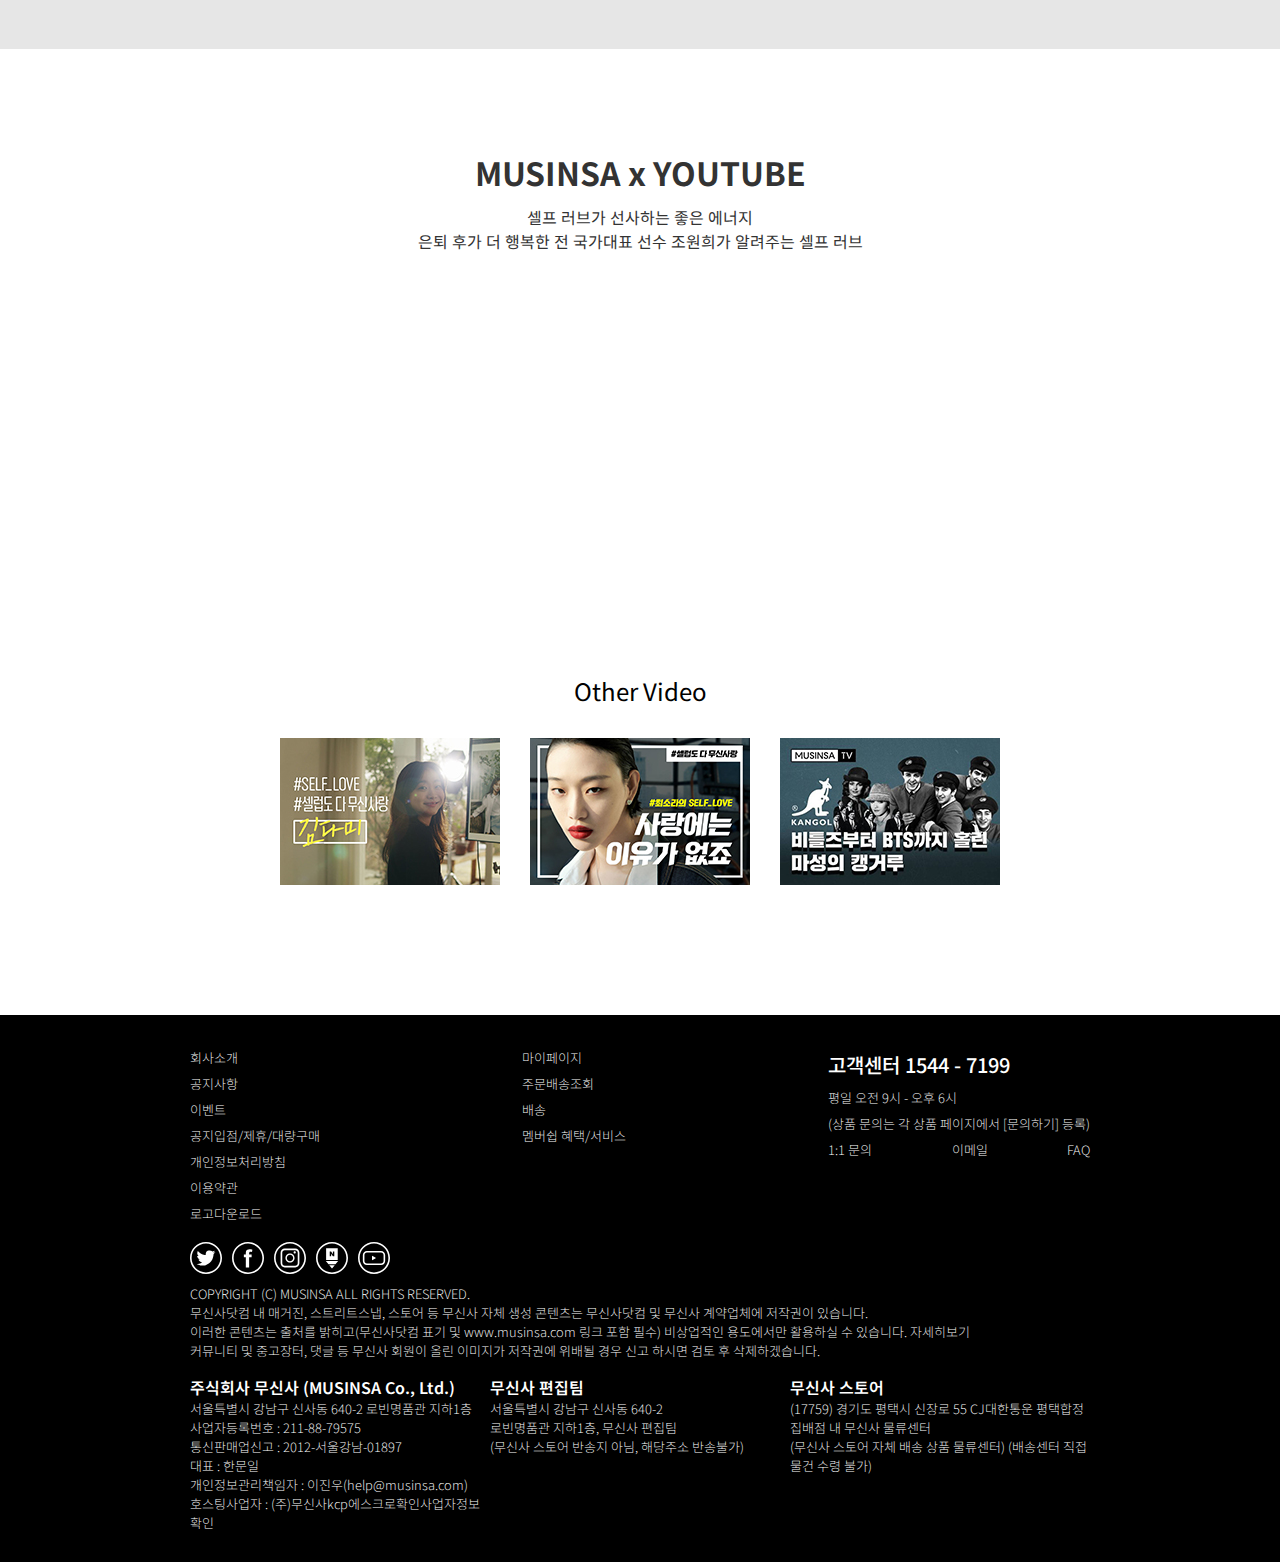
==== commit 48d2f974: "Add files via upload" ====
--- a/index.html
+++ b/index.html
@@ -640,7 +640,7 @@
 					<!-- </div> -->
 				</div>
                 <div class="youtube">
-                    <!-- <iframe width="640" height="360" src="https://www.youtube.com/embed/puxFxDLrBaQ" title="YouTube video player"  allow="accelerometer; autoplay; clipboard-write; encrypted-media; gyroscope; picture-in-picture" allowfullscreen></iframe> -->
+                    <iframe width="640" height="360" src="https://www.youtube.com/embed/puxFxDLrBaQ" title="YouTube video player"  allow="accelerometer; autoplay; clipboard-write; encrypted-media; gyroscope; picture-in-picture" allowfullscreen></iframe>
                 </div>
                 <div class="otherVideo">
 					<a href="preparing_page.html">Other Video</a>
--- a/css/style.css
+++ b/css/style.css
@@ -46,15 +46,15 @@
 .closeBtn{
     display: block;
     position: absolute;
-    top: 150px;
+    top: 106px;
     right:-100%;
     z-index: 15;
 }
 .closeBtn>a{
 }
 .closeBtn>a>img{
-    width: 32px;
-    height: 32px;
+    width: 24px;
+    height: 24px;
 }
 #nav{
     display: flex;
--- a/css/responsive.css
+++ b/css/responsive.css
@@ -35,12 +35,20 @@
     .rightGnb>.gnb>li{
         padding: 3px 0;;
     }
+    .rightGnb>.gnb>li>a{
+        font-size: 10px;
+    }
     .rightGnb>.gnbIcon{
         justify-content: space-evenly;
+        margin-top: 5px;
     }
     .rightGnb>.gnbIcon>li{
         padding: 0;
     }
+    .rightGnb>.gnbIcon>li img{
+        height: 16px;
+    }
+
     #nav{
         /* display: none; */
         position: fixed;
@@ -63,8 +71,9 @@
         /* background-color: #555; */
         width: 100%;
         left: 50%;
-        padding: 10px 0;
+        padding: 3px 0;
         transform: translateX(-50%);
+        font-size: 12px;
     }
     #nav>li>a::after{
         display: none;
@@ -85,6 +94,7 @@
     }
     #nav .subTitle>li>span{
         opacity: 0;
+        font-size: 12px;
     }
     #nav>li:hover .subTitle{
         /* display: none; */
@@ -93,7 +103,7 @@
 
     #nav .subTitle>li{
         width: 100%;
-        padding: 10px 0;
+        padding: 0;
         /* background-color: antiquewhite; */
     }
     
@@ -114,10 +124,10 @@
         background-color: black;
     }
     #nav .subMenu>li{
-        padding: 10px 0;
+        padding: 0;
     }
     #nav .subMenu>li>a{
-        font-size: 18px;
+        font-size: 12px;
     }
 
     #nav>.saleMenu{
